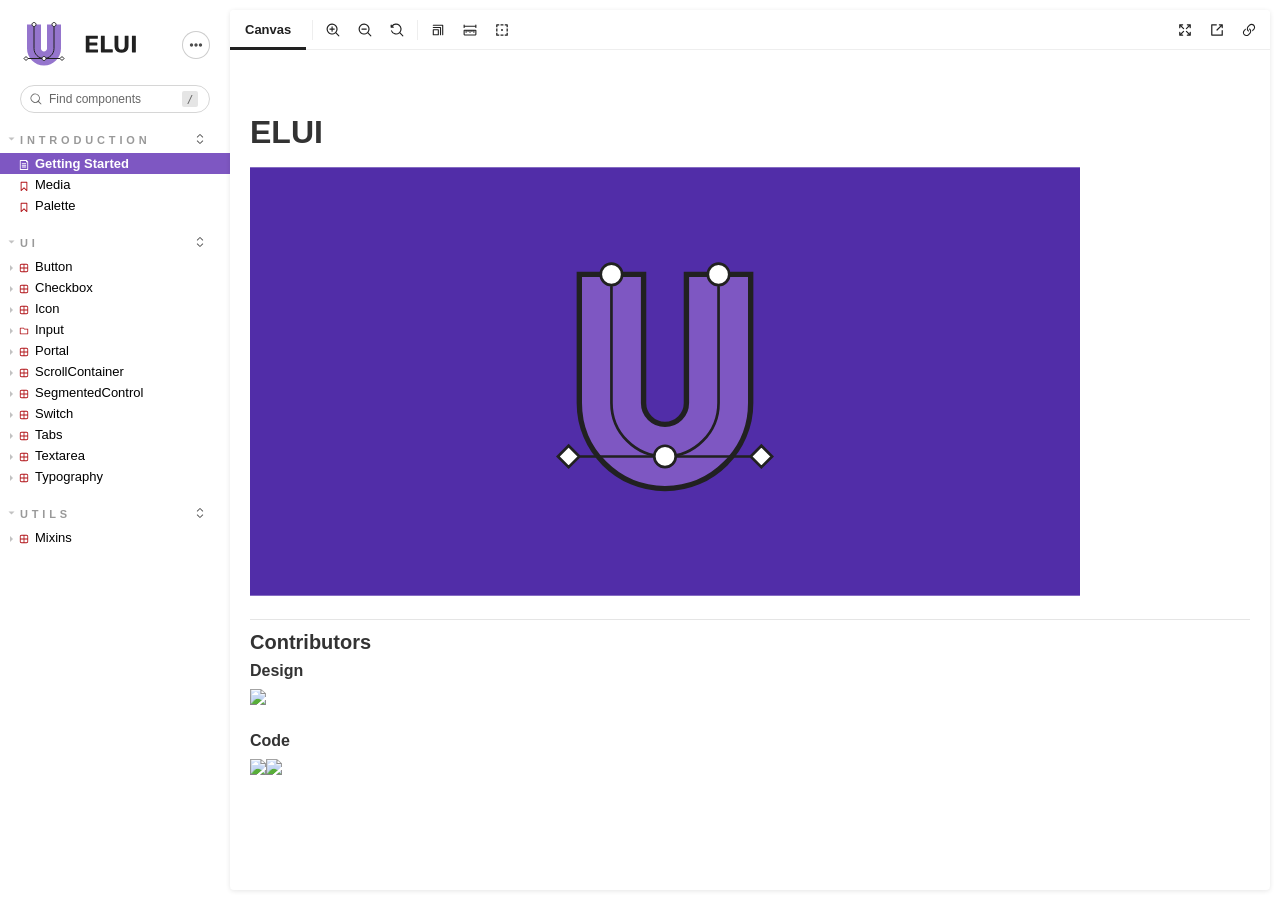
==== index.html @ 54b51ec1 "Updates" ====
<!doctype html><html lang="en"><head><meta charset="utf-8"/><title>Webpack App</title><meta name="viewport" content="width=device-width,initial-scale=1"/><style>html, body {
    overflow: hidden;
    height: 100%;
    width: 100%;
    margin: 0;
    padding: 0;
  }

  * {
    box-sizing: border-box;
  }</style><script>/* globals window */
  /* eslint-disable no-underscore-dangle */
  try {
    if (window.top !== window) {
      window.__REACT_DEVTOOLS_GLOBAL_HOOK__ = window.top.__REACT_DEVTOOLS_GLOBAL_HOOK__;
    }
  } catch (e) {
    // eslint-disable-next-line no-console
    console.warn('unable to connect to top frame for connecting dev tools');
  }

  window.onerror = function onerror(message, source, line, column, err) {
    if (window.CONFIG_TYPE !== 'DEVELOPMENT') return;
    // eslint-disable-next-line no-var, vars-on-top
    var xhr = new window.XMLHttpRequest();
    xhr.open('POST', '/runtime-error');
    xhr.setRequestHeader('Content-Type', 'application/json;charset=UTF-8');
    xhr.send(
      JSON.stringify({
        /* eslint-disable object-shorthand */
        message: message,
        source: source,
        line: line,
        column: column,
        error: err && { message: err.message, name: err.name, stack: err.stack },
        origin: 'manager',
        /* eslint-enable object-shorthand */
      })
    );
  };</script><script>document.title = 'ELUI storybook'</script><style>.sidebar-item:not([data-selected="true"]) > svg {
        color: #B11217 !important;
    }

    #panel-tab-content {
        background: white;
    }

    #panel-tab-content td {
        background: transparent;
    }</style><style>#root[hidden],
      #docs-root[hidden] {
        display: none !important;
      }</style></head><body><div id="root"></div><div id="docs-root"></div><script>window['CONFIG_TYPE'] = "PRODUCTION";
          
      
          
            window['LOGLEVEL'] = "info";
          
      
          
            window['FEATURES'] = {"postcss":true,"emotionAlias":true,"warnOnLegacyHierarchySeparator":true};
          
      
          
      
          
      
          
            window['DOCS_MODE'] = false;</script><script src="runtime~main.526cddaddb9f1e2dcd14.manager.bundle.js"></script><script src="vendors~main.be6a8290bb18971bbce9.manager.bundle.js"></script><script src="main.3898252bf76112559e2a.manager.bundle.js"></script></body></html>
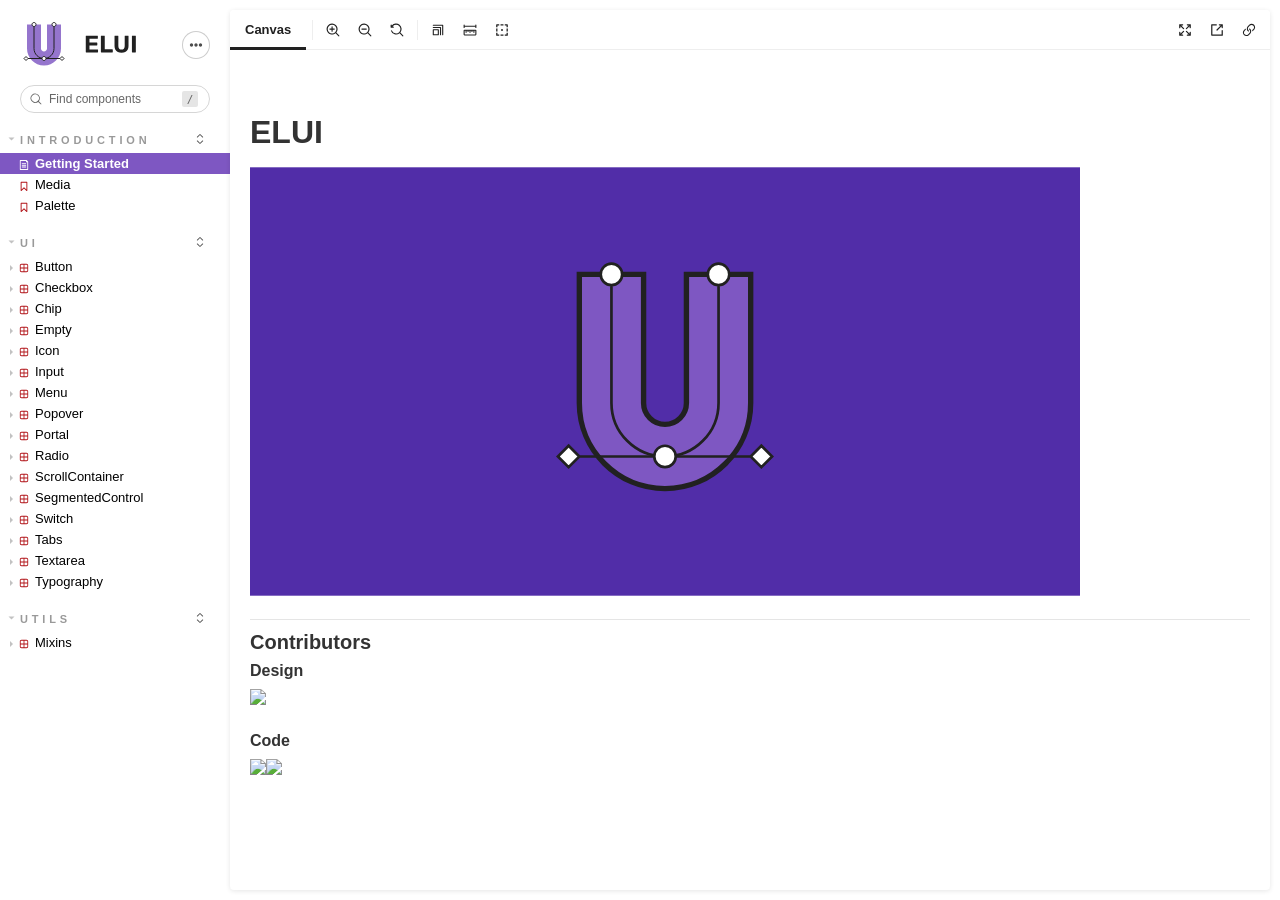
==== commit 23159bd7: "Updates" ====
--- a/index.html
+++ b/index.html
@@ -66,4 +66,4 @@
           
       
           
-            window['DOCS_MODE'] = false;</script><script src="runtime~main.526cddaddb9f1e2dcd14.manager.bundle.js"></script><script src="vendors~main.be6a8290bb18971bbce9.manager.bundle.js"></script><script src="main.3898252bf76112559e2a.manager.bundle.js"></script></body></html>+            window['DOCS_MODE'] = false;</script><script src="runtime~main.268495b903243352295c.manager.bundle.js"></script><script src="vendors~main.3bfc5f99c59ecded8df1.manager.bundle.js"></script><script src="main.62d06a02c523fad6b43f.manager.bundle.js"></script></body></html>
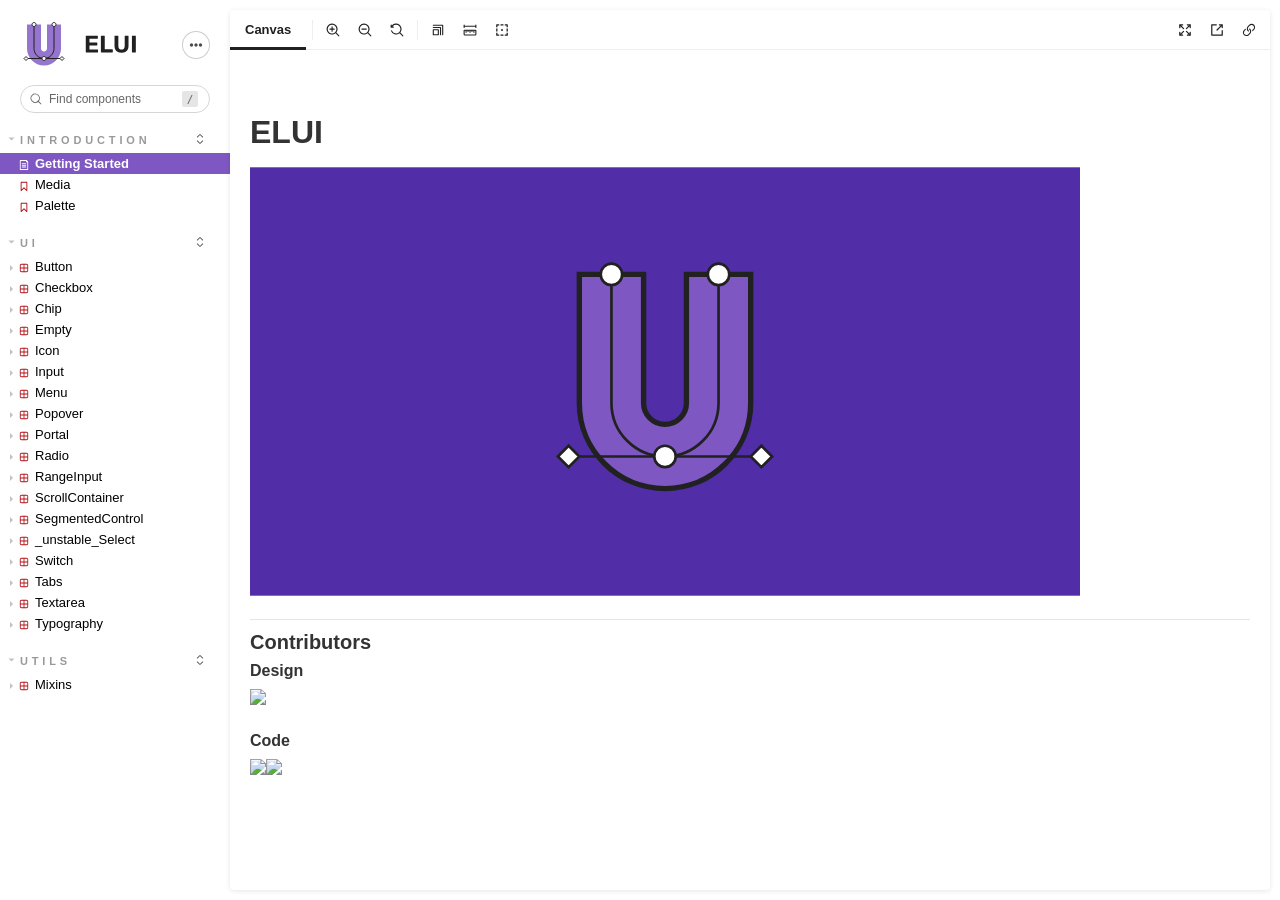
==== commit 45a422e2: "Updates" ====
--- a/index.html
+++ b/index.html
@@ -66,4 +66,4 @@
           
       
           
-            window['DOCS_MODE'] = false;</script><script src="runtime~main.268495b903243352295c.manager.bundle.js"></script><script src="vendors~main.3bfc5f99c59ecded8df1.manager.bundle.js"></script><script src="main.62d06a02c523fad6b43f.manager.bundle.js"></script></body></html>+            window['DOCS_MODE'] = false;</script><script src="runtime~main.526cddaddb9f1e2dcd14.manager.bundle.js"></script><script src="vendors~main.be6a8290bb18971bbce9.manager.bundle.js"></script><script src="main.3898252bf76112559e2a.manager.bundle.js"></script></body></html>
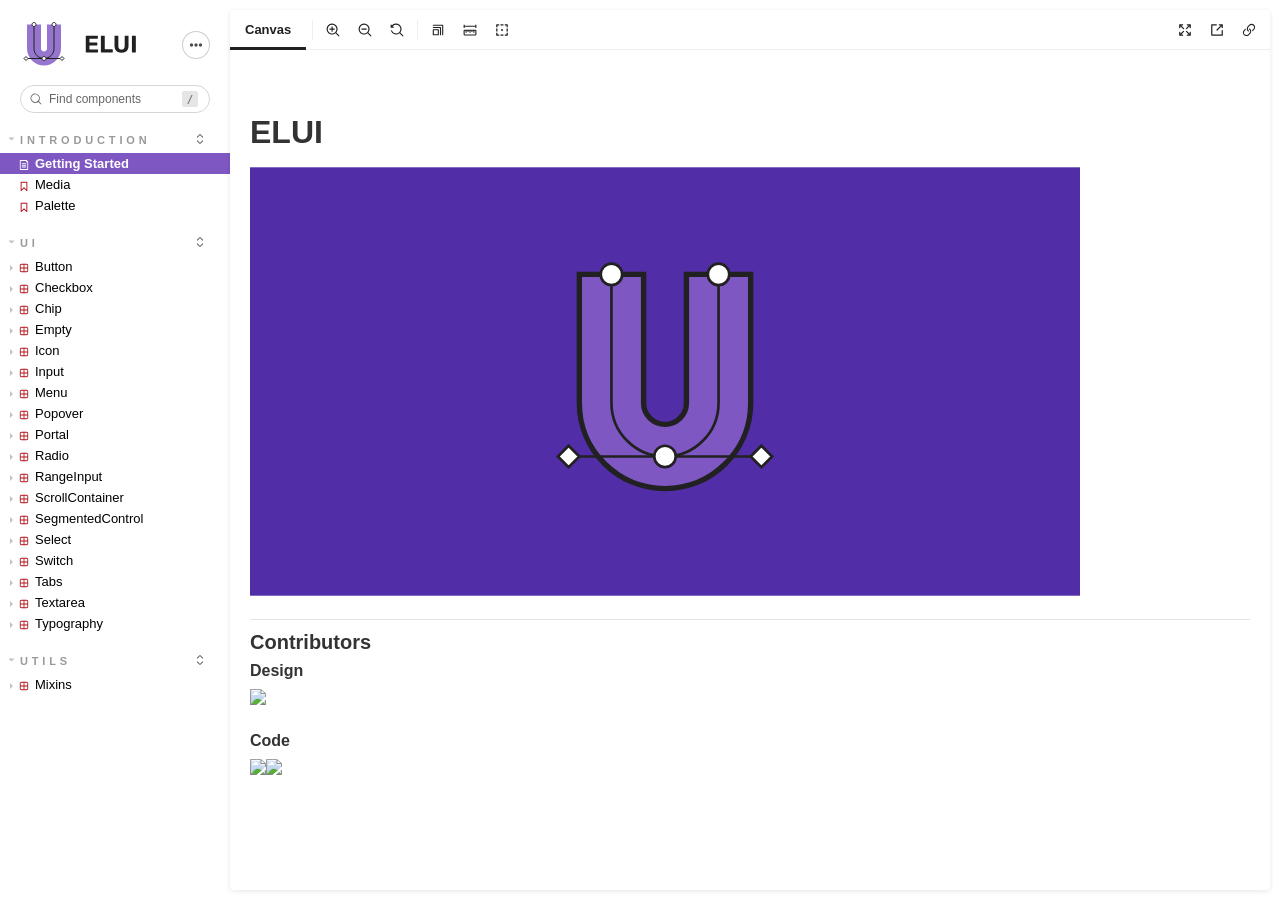
==== commit a7a57d7f: "Updates" ====
--- a/index.html
+++ b/index.html
@@ -66,4 +66,4 @@
           
       
           
-            window['DOCS_MODE'] = false;</script><script src="runtime~main.526cddaddb9f1e2dcd14.manager.bundle.js"></script><script src="vendors~main.be6a8290bb18971bbce9.manager.bundle.js"></script><script src="main.3898252bf76112559e2a.manager.bundle.js"></script></body></html>+            window['DOCS_MODE'] = false;</script><script src="runtime~main.268495b903243352295c.manager.bundle.js"></script><script src="vendors~main.3bfc5f99c59ecded8df1.manager.bundle.js"></script><script src="main.62d06a02c523fad6b43f.manager.bundle.js"></script></body></html>
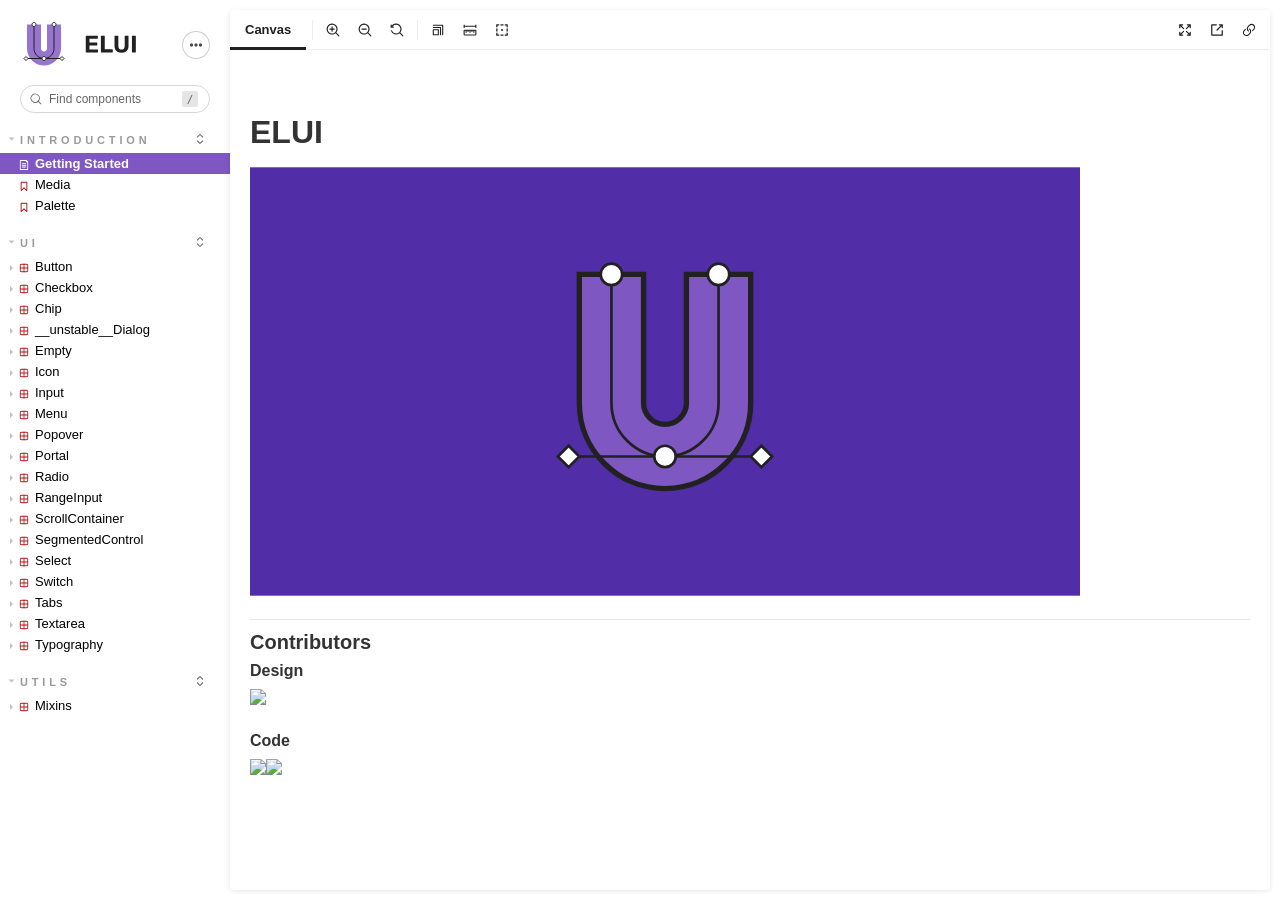
==== commit ae6c1040: "Updates" ====
--- a/index.html
+++ b/index.html
@@ -66,4 +66,4 @@
           
       
           
-            window['DOCS_MODE'] = false;</script><script src="runtime~main.268495b903243352295c.manager.bundle.js"></script><script src="vendors~main.3bfc5f99c59ecded8df1.manager.bundle.js"></script><script src="main.62d06a02c523fad6b43f.manager.bundle.js"></script></body></html>+            window['DOCS_MODE'] = false;</script><script src="runtime~main.526cddaddb9f1e2dcd14.manager.bundle.js"></script><script src="vendors~main.be6a8290bb18971bbce9.manager.bundle.js"></script><script src="main.3898252bf76112559e2a.manager.bundle.js"></script></body></html>
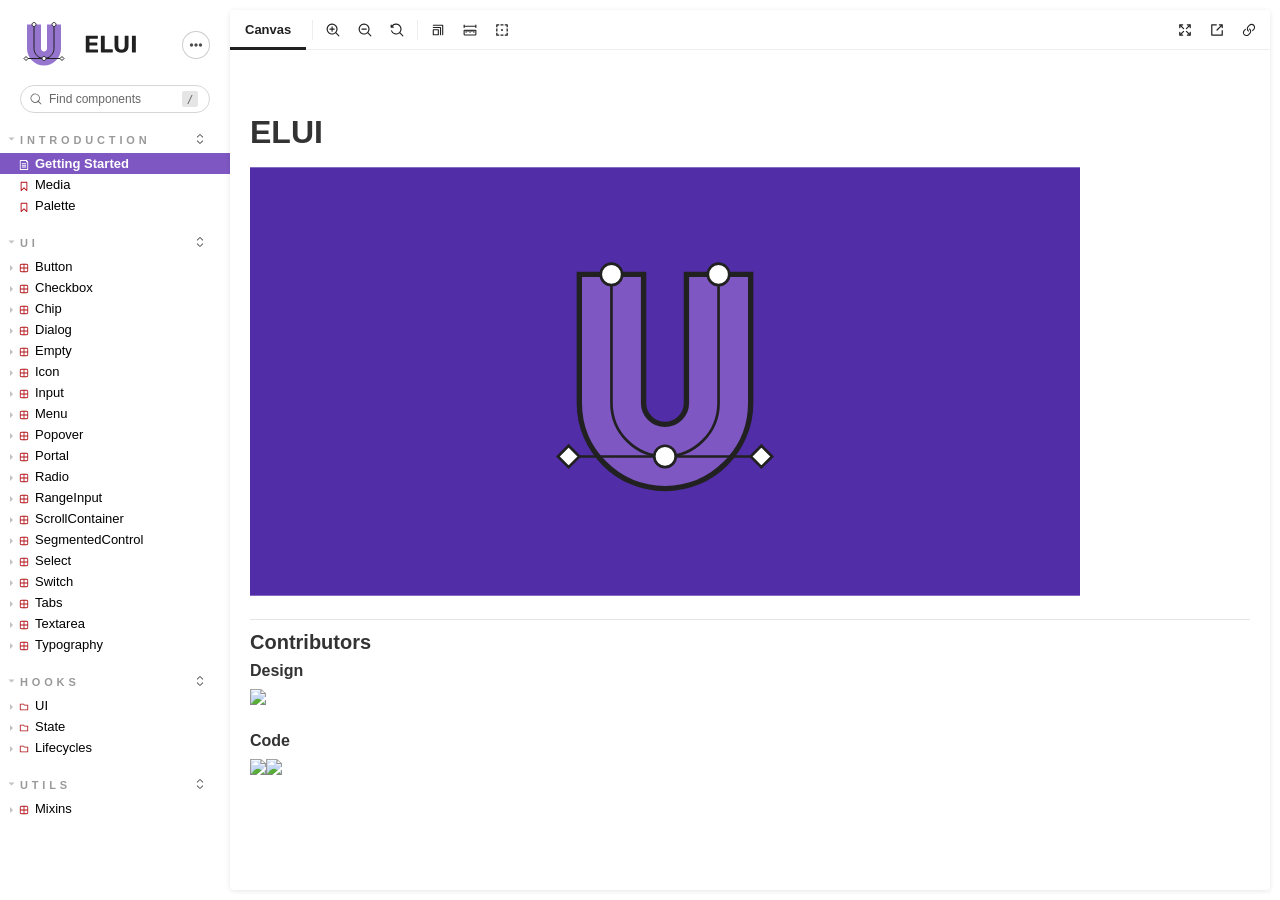
==== commit 4509a726: "Updates" ====
--- a/index.html
+++ b/index.html
@@ -66,4 +66,4 @@
           
       
           
-            window['DOCS_MODE'] = false;</script><script src="runtime~main.526cddaddb9f1e2dcd14.manager.bundle.js"></script><script src="vendors~main.be6a8290bb18971bbce9.manager.bundle.js"></script><script src="main.3898252bf76112559e2a.manager.bundle.js"></script></body></html>+            window['DOCS_MODE'] = false;</script><script src="runtime~main.268495b903243352295c.manager.bundle.js"></script><script src="vendors~main.3bfc5f99c59ecded8df1.manager.bundle.js"></script><script src="main.62d06a02c523fad6b43f.manager.bundle.js"></script></body></html>
